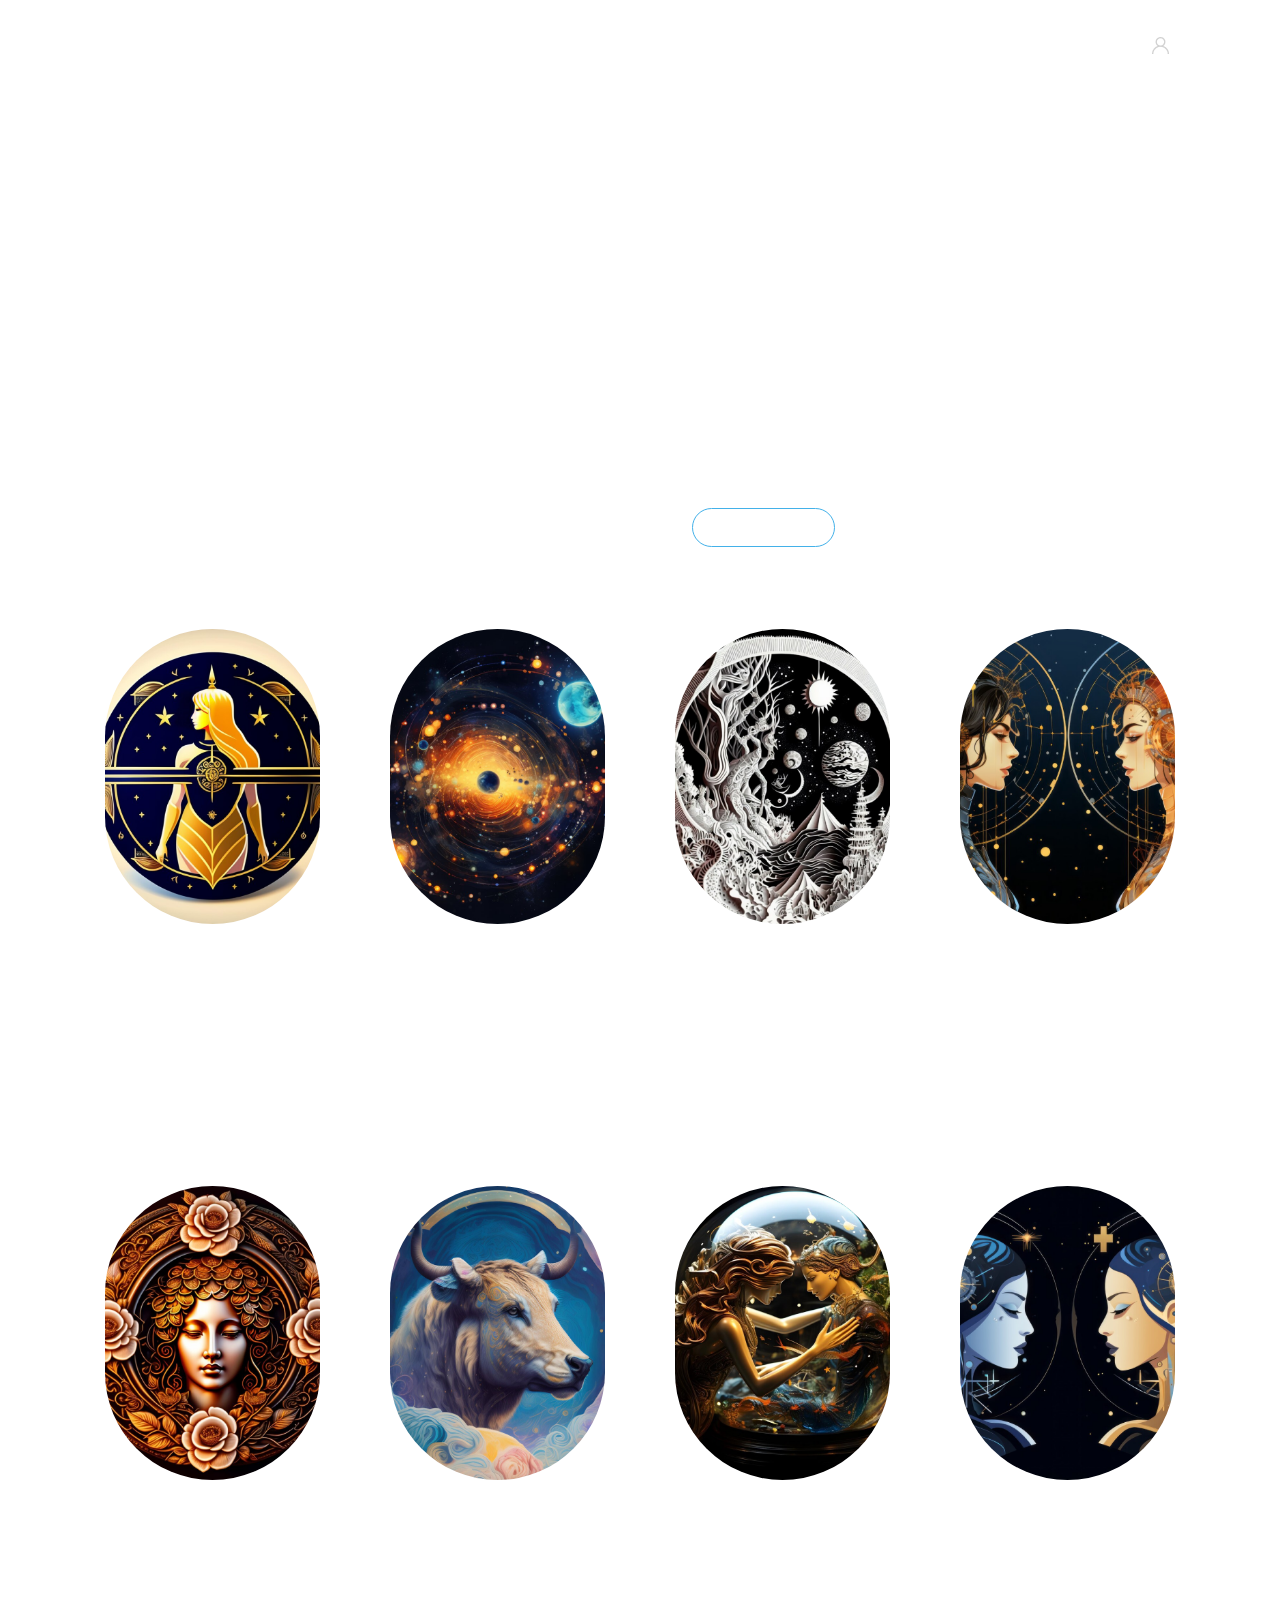
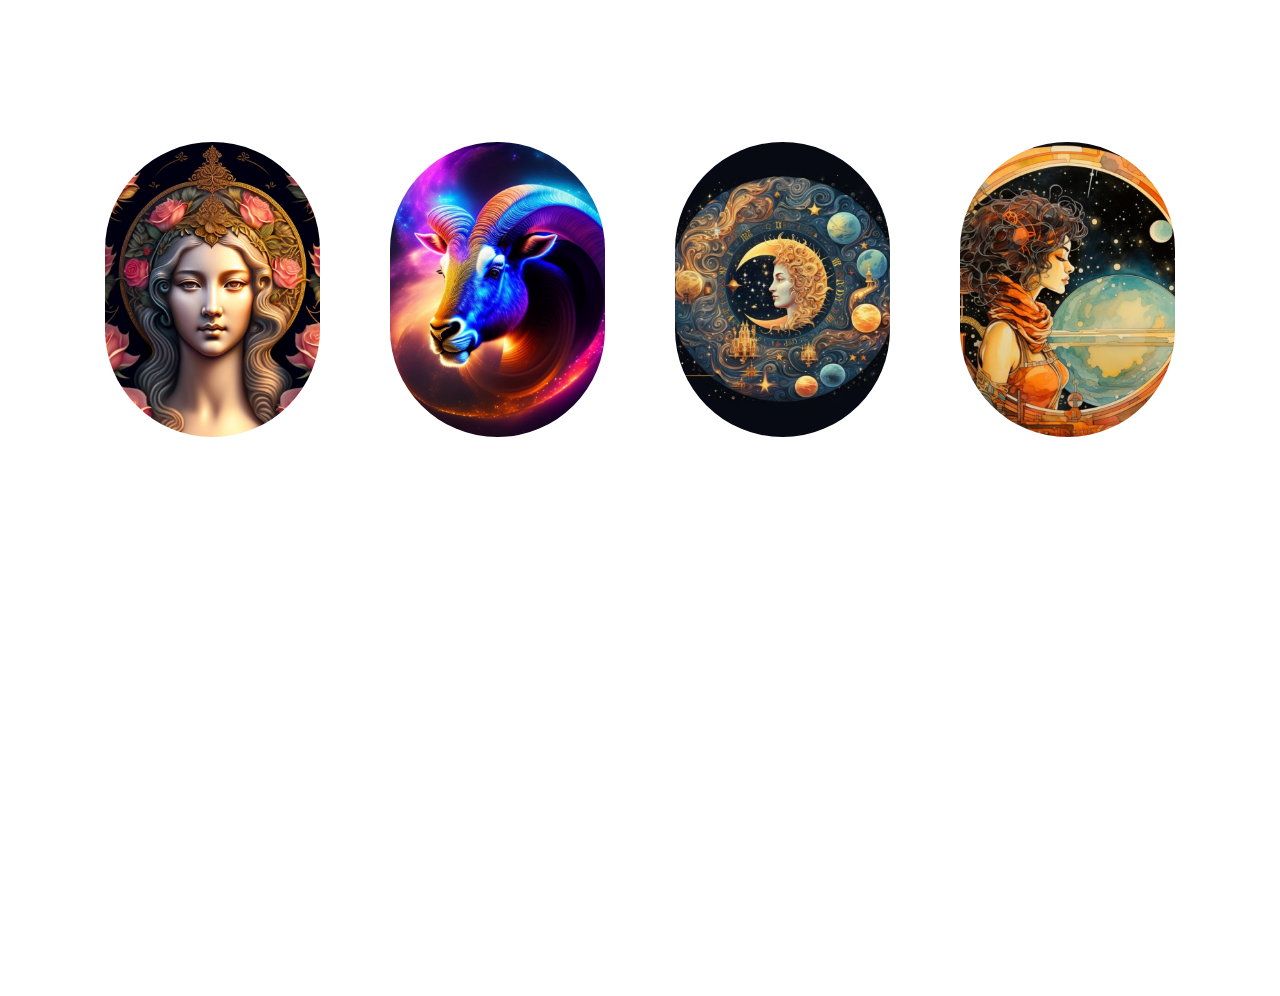
==== artwork.html @ 67511d55 "from my side commit" ====
<!DOCTYPE html>
<html lang="en">
<head>
    <meta charset="UTF-8">
    <meta name="viewport" content="width=device-width, initial-scale=1.0">
    <title>Julie Project</title>
    <link rel="stylesheet" href="./style.css">

    <!-- Bootstrap Links -->
    <link rel="stylesheet" href="https://cdn.jsdelivr.net/npm/bootstrap@4.6.2/dist/css/bootstrap.min.css">
    <script src="https://cdn.jsdelivr.net/npm/jquery@3.5.1/dist/jquery.slim.min.js"></script>
    <script src="https://cdn.jsdelivr.net/npm/bootstrap@4.6.2/dist/js/bootstrap.bundle.min.js"></script>

</head>
<body>

    <header class="main_header main_bg">
        <nav class="navbar navbar-expand-lg navbar-light ">
            <a class="navbar-brand logo-name" href="#">LOGO HERE</a>
            <button class="navbar-toggler" type="button" data-toggle="collapse" data-target="#navbarSupportedContent" aria-controls="navbarSupportedContent" aria-expanded="false" aria-label="Toggle navigation">
              <span class="navbar-toggler-icon"></span>
            </button>
            
          
            <div class="collapse navbar-collapse " id="navbarSupportedContent">
              <ul class="navbar-nav  mx-auto">
                <li class="nav-item ">
                  <a class="nav-link main_menu_head" href="javascript:;">Home</a>
                </li>

                <li class="nav-item">
                  <a class="nav-link main_menu_head" href="javascript:;">Our Store</a>
                </li>

                <li class="nav-item">
                  <a class="nav-link main_menu_head" href="javascript:;">Today Zodiac</a>
                </li>

                <li class="nav-item">
                    <a class="nav-link main_menu_head" href="javascript:;">Blogs</a>
                  </li>

                  <li class="nav-item">
                    <a class="nav-link main_menu_head" href="javascript:;">Let’s Meet</a>
                  </li>
                  
                  <li class="nav-item">
                    <a class="nav-link main_menu_head" href="javascript:;">Who We Are</a>
                  </li>

              </ul>
              <form class="form-inline my-2 my-lg-0">
                <!-- <input class="form-control mr-sm-2" type="search" placeholder="Search" aria-label="Search"> -->
                <button class="login_btn btn my-2 my-sm-0" type="submit">
                  <img src="./images/User.png" alt="">
                  <span>Login</span>
                </button>
              </form>
            </div>
          </nav>
    </header>

    <section class="banner_top_section">
        <div class="container">
            <div class="row">
                <div class="col-md-12">
                    <h1 class="store">Our Store</h1>
                    <p class="store_para">Lorem Ipsum is simply dummy text of the printing and typesetting industry. Lorem Ipsum has been the industry's standard dummy text ever since the 1500s,</p>
                </div> 
            </div>
        </div>
    </section>
    
   <div class="main_body_bg">

      <section>
        <div class="container">
          <div class="row">
            <div class="col-md-12">
              <div class="jewelry_heading_with_para">
                <h3 class="jewelry">Artwork</h3>
                <p class="jewelry_para"> Lorem Ipsum is simply dummy text of the printing and <br> Lorem Ipsum is simply dummy text of the printing and</p>
                <button class="art_work">Artwork</button>
                <h6 class="price"> Price </h6>
              </div>
            </div>
          </div>

          <!-- jewelry boxes start-->
          <div class="row">
            <div class="col-lg-3 col-sm-12 col-md-6">
              <div class="jewelry_main_boxes">
                <div><img class="jewelry_image img-fluid " src="images/artworkImg01.png"></div>
                <h5 class="product_name">Product Name</h5>
                <p class="product_description">Lorem Ipsum is simply dummy text of the printing and typesetting industry.</p>
                <button class="details">Details</button>
              </div>
            </div>
            <div class="col-lg-3 col-sm-12 col-md-6">
              <div class="jewelry_main_boxes">
                <div><img class="jewelry_image img-fluid " src="images/artworkImg02.png"></div>
                <h5 class="product_name">Product Name</h5>
                <p class="product_description">Lorem Ipsum is simply dummy text of the printing and typesetting industry.</p>
                <button class="details">Details</button>
              </div>
            </div>
            <div class="col-lg-3 col-sm-12 col-md-6">
              <div class="jewelry_main_boxes">
                <div><img class="jewelry_image img-fluid " src="images/artworkImg03.png"></div>
                <h5 class="product_name">Product Name</h5>
                <p class="product_description">Lorem Ipsum is simply dummy text of the printing and typesetting industry.</p>
                <button class="details">Details</button>
              </div>
            </div>
            <div class="col-lg-3 col-sm-12 col-md-6">
              <div class="jewelry_main_boxes">
                <div><img class="jewelry_image img-fluid " src="images/artworkImg04.png"></div>
                <h5 class="product_name">Product Name</h5>
                <p class="product_description">Lorem Ipsum is simply dummy text of the printing and typesetting industry.</p>
                <button class="details">Details</button>
              </div>
            </div>

            <div class="col-lg-3 col-sm-12 col-md-6">
              <div class="jewelry_main_boxes">
                <div><img class="jewelry_image img-fluid " src="images/artworkImg05.png"></div>
                <h5 class="product_name">Product Name</h5>
                <p class="product_description">Lorem Ipsum is simply dummy text of the printing and typesetting industry.</p>
                <button class="details">Details</button>
              </div>
            </div>
            <div class="col-lg-3 col-sm-12 col-md-6">
              <div class="jewelry_main_boxes">
                <div><img class="jewelry_image img-fluid " src="images/artworkImg06.png"></div>
                <h5 class="product_name">Product Name</h5>
                <p class="product_description">Lorem Ipsum is simply dummy text of the printing and typesetting industry.</p>
                <button class="details">Details</button>
              </div>
            </div>
            <div class="col-lg-3 col-sm-12 col-md-6">
              <div class="jewelry_main_boxes">
                <div><img class="jewelry_image img-fluid " src="images/artworkImg07.png"></div>
                <h5 class="product_name">Product Name</h5>
                <p class="product_description">Lorem Ipsum is simply dummy text of the printing and typesetting industry.</p>
                <button class="details">Details</button>
              </div>
            </div>
            <div class="col-lg-3 col-sm-12 col-md-6">
              <div class="jewelry_main_boxes">
                <div><img class="jewelry_image img-fluid " src="images/artworkImg08.png"></div>
                <h5 class="product_name">Product Name</h5>
                <p class="product_description">Lorem Ipsum is simply dummy text of the printing and typesetting industry.</p>
                <button class="details">Details</button>
              </div>
            </div>

            <div class="col-lg-3 col-sm-12 col-md-6">
              <div class="jewelry_main_boxes">
                <div><img class="jewelry_image img-fluid " src="images/artworkImg09.png"></div>
                <h5 class="product_name">Product Name</h5>
                <p class="product_description">Lorem Ipsum is simply dummy text of the printing and typesetting industry.</p>
                <button class="details">Details</button>
              </div>
            </div>
            <div class="col-lg-3 col-sm-12 col-md-6">
              <div class="jewelry_main_boxes">
                <div><img class="jewelry_image img-fluid " src="images/artworkImg10.png"></div>
                <h5 class="product_name">Product Name</h5>
                <p class="product_description">Lorem Ipsum is simply dummy text of the printing and typesetting industry.</p>
                <button class="details">Details</button>
              </div>
            </div>
            <div class="col-lg-3 col-sm-12 col-md-6">
              <div class="jewelry_main_boxes">
                <div><img class="jewelry_image img-fluid " src="images/artworkImg11.png"></div>
                <h5 class="product_name">Product Name</h5>
                <p class="product_description">Lorem Ipsum is simply dummy text of the printing and typesetting industry.</p>
                <button class="details">Details</button>
              </div>
            </div>
            <div class="col-lg-3 col-sm-12 col-md-6">
              <div class="jewelry_main_boxes">
                <div><img class="jewelry_image img-fluid " src="images/artworkImg12.png"></div>
                <h5 class="product_name">Product Name</h5>
                <p class="product_description">Lorem Ipsum is simply dummy text of the printing and typesetting industry.</p>
                <button class="details">Details</button>
              </div>
            </div>
          </div>
          <!-- jewelry boxes end-->
        </div>
      </section>

      <section class="footer_section">
          <div class="container">
            <div class="row">
              <div class="col-md-10 mx-auto">
                <div class="footer_content">
                  <h5 class="product_name text-center">Julie</h5>
                  <p class="footer_para">
                    Lorem Ipsum is simply dummy text of the printing and typesetting industry Lorem Ipsum has been the industry's standard dummy text ever since the 
                  </p>
                  <p class="footer_para">
                    5511 Arlington Road, Jacksonville, Fl 32211
                  </p>

                  <div>
                    <span class=""></span>
                  </div>
                </div>
              </div>
            </div>
          </div>
      </section>
      
   </div>


</body>
</html>
---- style.css ----
p, a{
    font-family: 'poppinsLight';
}

.main_header{
    position: absolute;
    width: 100%;
    padding: 10px 30px;
}

@font-face {
    font-family: 'Astrology';
    src: url('./fonts/Astrology.otf');
  }


  @font-face {
    font-family: 'AstrologyBold';
    src: url('./fonts/Astrology.ttf');
  }

  @font-face {
    font-family: 'poppins';
    src: url('./fonts/Poppins-Medium.ttf');
  }

  @font-face {
    font-family: 'poppinsLight';
    src: url('./fonts/Poppins-Light.ttf');
  }

  .main_bg{
    /* background-image: url(../Julie/images/hero-bk.png); */
    background-position: center;
    background-size: cover;
    background-repeat: no-repeat;
    background: transparent;
    z-index: 1;
  }
  a.logo-name{
    font-family: 'Space' ,'Astronomy';
    font-size: 30px;
    font-weight: 400;
    line-height: 43.7px;
    text-align: left;
    color: #fff !important;
  }
  a.nav-link.main_menu_head {
    color: #fff !important;
    font-family: 'Poppins';
    font-size: 15px;
    font-weight: 400;
    line-height: 34px;
    text-align: left;
  }


  /* h1{
    font-family: 'poppins';
  } */

  .banner_top_section{
    background-image: url(../Julie/images/hero-bk.png);
    background-position: center;
    background-size: cover;
    background-repeat: no-repeat;
    padding: 100px 0px;
  }
  .banner_top_section h1.store{
    font-family: 'Astrology';
    font-size: 81.11px;
    font-weight: 400;
    line-height: 89.22px;
    letter-spacing: 0.02em;
    text-align: center;
    color: #fff
  }
  .banner_top_section p.store_para{
    font-family: 'Poppins';
    font-size: 16px;
    font-weight: 400;
    line-height: 36px;
    text-align: center;
    color: #fff;
  }
  .main_body_bg{
    background-image: url(../Julie/images/main-bk.png);
    background-position: center;
    background-size: cover;
    background-repeat: no-repeat;
    padding: 100px 0px ;
  }
  .jewelry_heading_with_para{
    display: flex;
    flex-wrap: wrap;
    gap: 20px;
    align-items: center;
  }
  h3.jewelry{
    font-family: 'Astrology';
    font-size: 70px;
    font-weight: 400;
    letter-spacing: 0.02em;
    text-align: left;
    color: #fff;
    margin: 0px;
  }
  p.jewelry_para{
    font-family: 'Poppins';
    font-size: 13px;
    font-weight: 300;
    text-align: center;
    color: #fff;
    margin: 0px;
    Line-height: 20px;
  }
  .art_work{
    border-radius: 20px;
    background: transparent;
    color: #fff;
    padding: 8px 47px;
    margin: 0px;
    border: 1px solid #43B1E9;
    font-size: 14px;
  }
  h6.price{
    font-family: 'Poppins';
    font-size: 20px;
    font-weight: 400;
    text-align: left;
    color:#fff;
  }

   /* jewelry boxes start  */

  .jewelry_main_boxes{
    text-align: center;
    margin-top: 40px;
  }
  .jewelry_image{
    border-radius: 140px;
    padding: 20px;
  }
  
  h5.product_name{
    font-family: 'Astrology';
    font-size: 35px;
    font-weight: 400;
    line-height: 38.5px;
    text-align: center;
    color: #fff;
    padding-top: 20px;
  }
p.product_description{
  font-family: 'Poppins';
  font-size: 13px;
  line-height: 30px;
  text-align: center;
  color: #fff;
}
.details{
  border-radius: 20px;
  background: transparent;
  color: #fff;
  padding: 8px 47px;
  margin: 0px;
  border: 1px solid #fff;
  font-size: 14px;
  text-align: center;
}
  /* jewelry boxes end  */


  /* blog post css start */
  .post_image{
   
  }
  .post_heading_with_description{
    text-align: center;
    background: #343a407a;
    border-radius: 16px;
    box-shadow: 0 4px 30px rgb(0 0 0 / 9%);
    backdrop-filter: blur(5px);
    -webkit-backdrop-filter: blur(5px);
    border: 1px solid #00327a;
    padding: 23px;
    margin: -96px 13px 0px 13px;
  }
  h5.post_name{
    font-family: 'Astrology';
    font-size: 26px;
    font-weight: 400;
    line-height: 38.5px;
    text-align: center;
    color: #fff;
  }
  p.post_description{
    font-family: 'Poppins';
    font-size: 12px;
    font-weight: 400;
    line-height: 29px;
    text-align: justify;
    text-justify: inter-word;
    color: #fff;
  }
  .post_btn{
    font-family: 'Poppins';
    font-size: 14px;
    font-weight: 500;
    line-height: 23px;
    text-align: center;
    background-color: transparent;
    text-decoration: underline;
    color: #fff;
    border: none;
  }


    /* blog post css end */

    /* Who we are css start */
    h2.julie_heading{
      font-family: 'Astrology';
      font-size: 60px;
      font-weight: 400;
      line-height: 84.74px;
      text-align: left;
      color: #fff;
      padding-left: 34px;

    }
    h2.julie_heading_behind {
      position: absolute;
      top: 0px;
      transform: scale(2);
      -webkit-text-stroke: 1px #fa239ae0;
      transform-origin: left;
      color: transparent;
      opacity: 0.5;
      font-family: 'Astrology';
      font-size: 80px;
      font-weight: 400;
      letter-spacing: -0.06em;
      text-align: left;
  }
  p.julie_para{
    font-family: 'Poppins';
    font-size: 11px;
    font-weight: 400;
    line-height: 26px;
    letter-spacing: 0.02em;
    text-align: left;
    color: #fff;
  }
  .julie_image{
    border-radius: 160px;
  }
  .image_border{
    border: 1px solid #E223FA;
  }
  .julie_iamges_container{
   align-items: center;
  }
  .second_about_section{
    margin: 70px 0px;
  }

  h2.what_heading{
    font-family: 'Astrology';
    font-size: 60px;
    font-weight: 400;
    line-height: 84.74px;
    text-align: center;
    color: #fff;
    padding-left: 34px;

  }
  h2.what_heading_behind {
    position: absolute;
    top: 0px;
    transform: scale(2);
    -webkit-text-stroke: 1px #fa239ae0;
    left: 393px;
    color: transparent;
    opacity: 0.5;
    font-family: 'Astrology';
    font-size: 80px;
    font-weight: 400;
    letter-spacing: -0.06em;
    text-align: center;
}

     /* Who we are css end */

  @media (max-width:768px) {
    .banner_top_section h1.store {
      font-size: 46px;
    }
    .banner_top_section p.store_para {
      font-size: 10px;
      line-height: 18px;
  }
  .banner_top_section {
    padding: 60px 0px;
}
p.jewelry_para {
  display: -webkit-box;
  overflow: hidden;
  -webkit-line-clamp: 1;
  -webkit-box-orient: vertical;
  padding: 0;
  font-size: 9px;
}
h3.jewelry {
  font-size: 22px;;
}
h6.price {
  font-size: 16px;
}
.art_work {
  padding: 6px 39px;
}
}



/* #343a4024 */

/* //////////////////// */


.login_btn{
  border: 1px solid #fff !important;
  border-radius: 20px !important;
  padding: 6px 20px !important;
  color: #fff !important;
}


.footer_section{
  margin-top: 65px;
  border-top: 2px solid #fff;
  padding-top: 20px;
}

.footer_para{
  color: #fff;
  text-align: center;
}
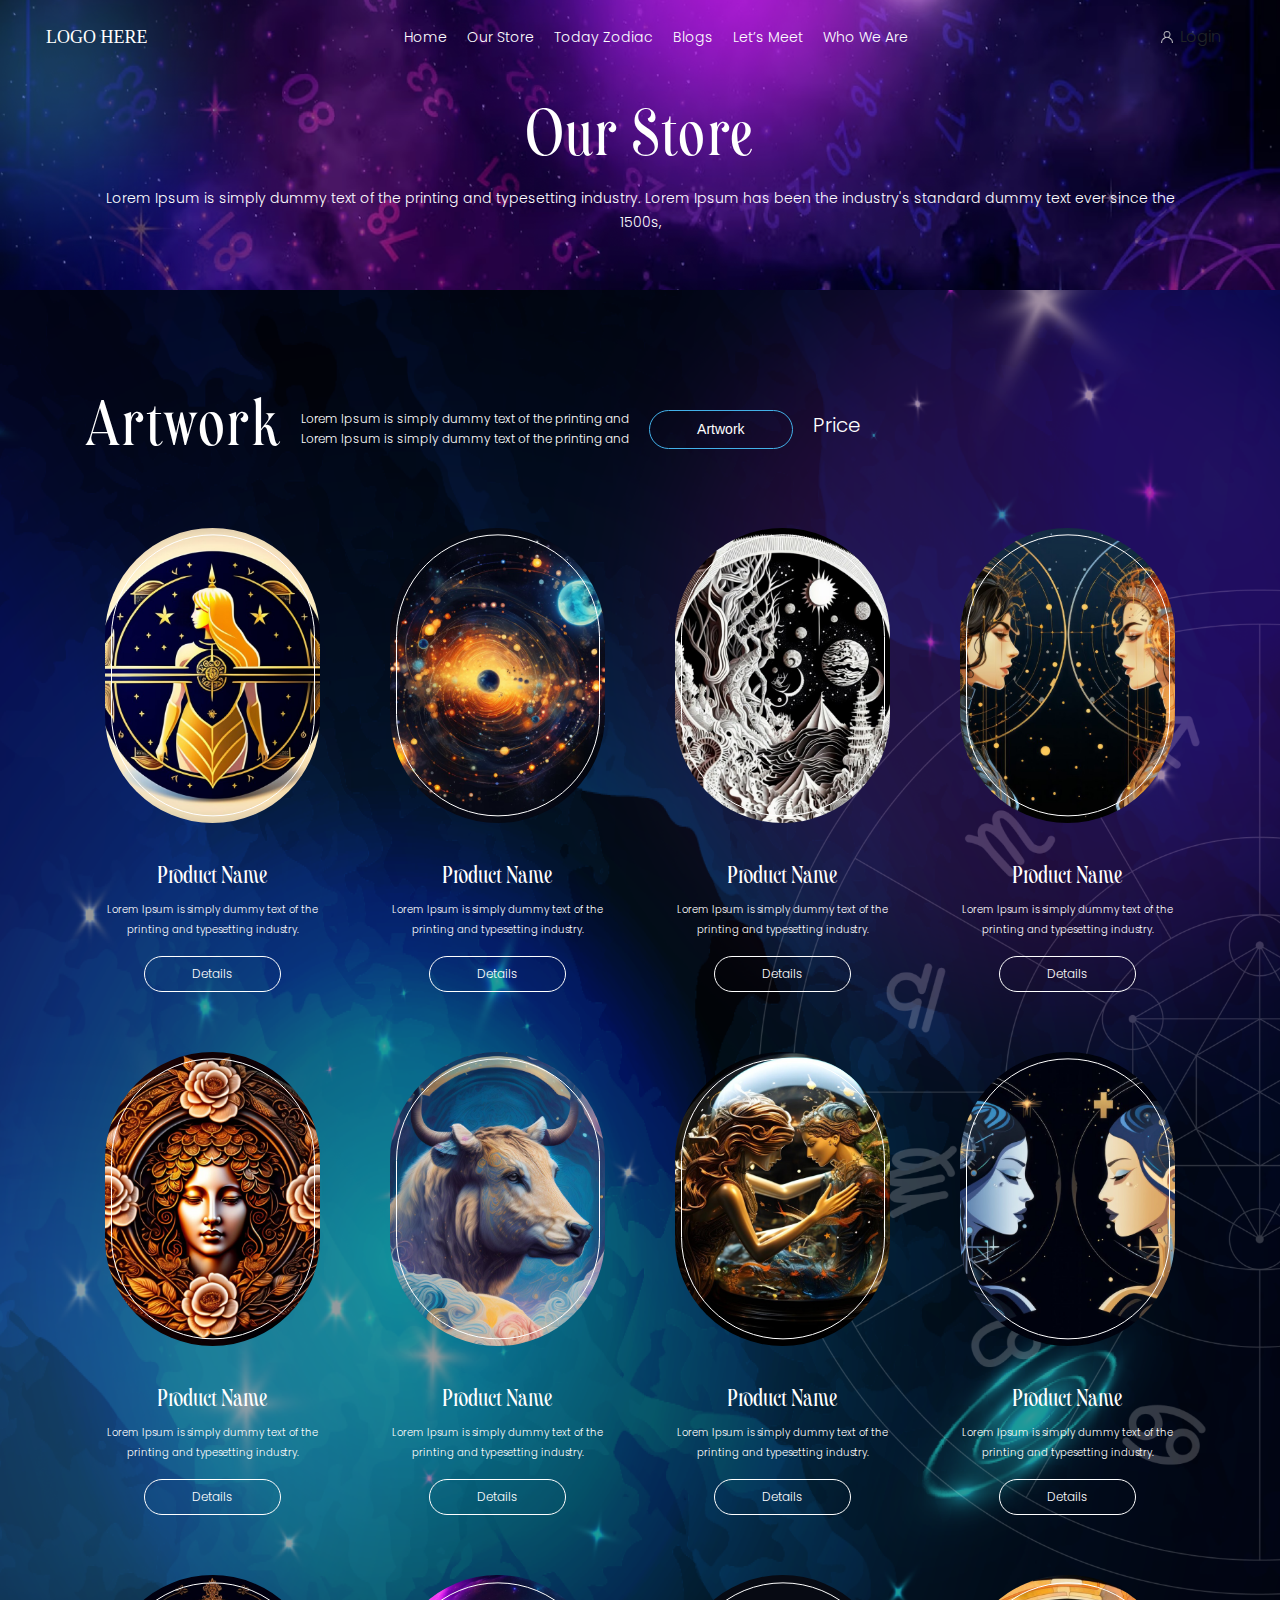
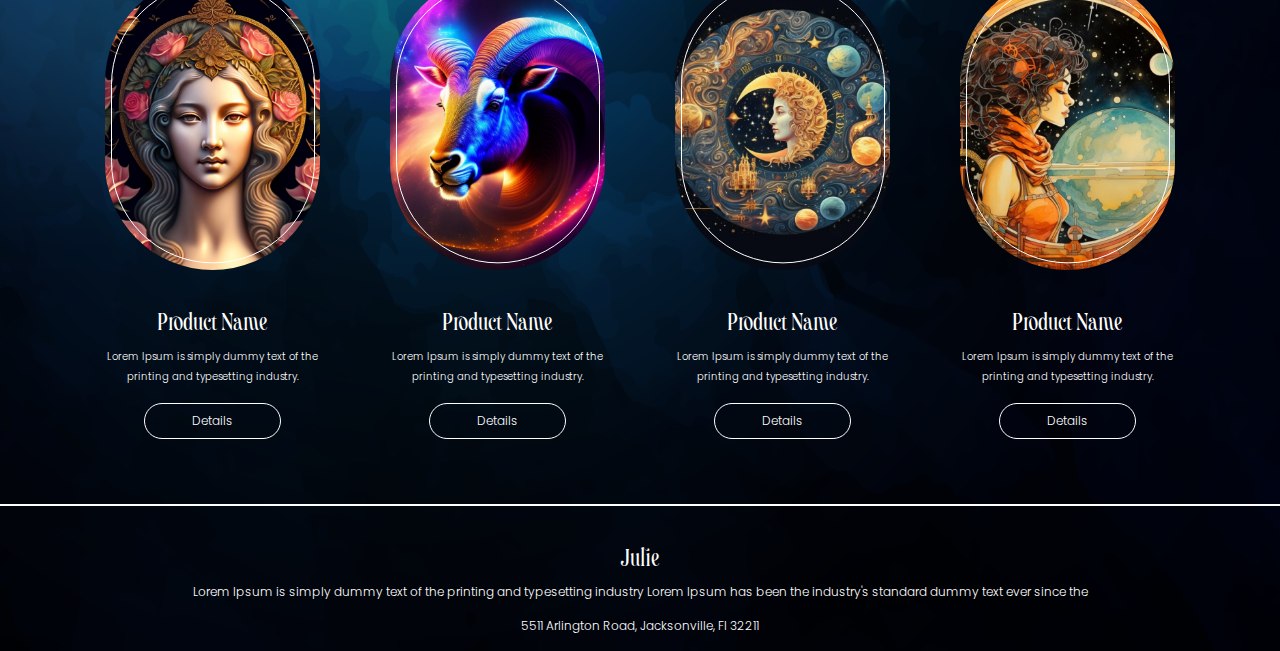
==== commit c672fb63: "julie 2.0" ====
--- a/artwork.html
+++ b/artwork.html
@@ -73,7 +73,7 @@
     
    <div class="main_body_bg">
 
-      <section>
+      <section class="artwork_section">
         <div class="container">
           <div class="row">
             <div class="col-md-12">
@@ -90,100 +90,100 @@
           <div class="row">
             <div class="col-lg-3 col-sm-12 col-md-6">
               <div class="jewelry_main_boxes">
-                <div><img class="jewelry_image img-fluid " src="images/artworkImg01.png"></div>
-                <h5 class="product_name">Product Name</h5>
-                <p class="product_description">Lorem Ipsum is simply dummy text of the printing and typesetting industry.</p>
-                <button class="details">Details</button>
-              </div>
-            </div>
-            <div class="col-lg-3 col-sm-12 col-md-6">
-              <div class="jewelry_main_boxes">
-                <div><img class="jewelry_image img-fluid " src="images/artworkImg02.png"></div>
-                <h5 class="product_name">Product Name</h5>
-                <p class="product_description">Lorem Ipsum is simply dummy text of the printing and typesetting industry.</p>
-                <button class="details">Details</button>
-              </div>
-            </div>
-            <div class="col-lg-3 col-sm-12 col-md-6">
-              <div class="jewelry_main_boxes">
-                <div><img class="jewelry_image img-fluid " src="images/artworkImg03.png"></div>
-                <h5 class="product_name">Product Name</h5>
-                <p class="product_description">Lorem Ipsum is simply dummy text of the printing and typesetting industry.</p>
-                <button class="details">Details</button>
-              </div>
-            </div>
-            <div class="col-lg-3 col-sm-12 col-md-6">
-              <div class="jewelry_main_boxes">
-                <div><img class="jewelry_image img-fluid " src="images/artworkImg04.png"></div>
-                <h5 class="product_name">Product Name</h5>
-                <p class="product_description">Lorem Ipsum is simply dummy text of the printing and typesetting industry.</p>
-                <button class="details">Details</button>
-              </div>
-            </div>
-
-            <div class="col-lg-3 col-sm-12 col-md-6">
-              <div class="jewelry_main_boxes">
-                <div><img class="jewelry_image img-fluid " src="images/artworkImg05.png"></div>
-                <h5 class="product_name">Product Name</h5>
-                <p class="product_description">Lorem Ipsum is simply dummy text of the printing and typesetting industry.</p>
-                <button class="details">Details</button>
-              </div>
-            </div>
-            <div class="col-lg-3 col-sm-12 col-md-6">
-              <div class="jewelry_main_boxes">
-                <div><img class="jewelry_image img-fluid " src="images/artworkImg06.png"></div>
-                <h5 class="product_name">Product Name</h5>
-                <p class="product_description">Lorem Ipsum is simply dummy text of the printing and typesetting industry.</p>
-                <button class="details">Details</button>
-              </div>
-            </div>
-            <div class="col-lg-3 col-sm-12 col-md-6">
-              <div class="jewelry_main_boxes">
-                <div><img class="jewelry_image img-fluid " src="images/artworkImg07.png"></div>
-                <h5 class="product_name">Product Name</h5>
-                <p class="product_description">Lorem Ipsum is simply dummy text of the printing and typesetting industry.</p>
-                <button class="details">Details</button>
-              </div>
-            </div>
-            <div class="col-lg-3 col-sm-12 col-md-6">
-              <div class="jewelry_main_boxes">
-                <div><img class="jewelry_image img-fluid " src="images/artworkImg08.png"></div>
-                <h5 class="product_name">Product Name</h5>
-                <p class="product_description">Lorem Ipsum is simply dummy text of the printing and typesetting industry.</p>
-                <button class="details">Details</button>
-              </div>
-            </div>
-
-            <div class="col-lg-3 col-sm-12 col-md-6">
-              <div class="jewelry_main_boxes">
-                <div><img class="jewelry_image img-fluid " src="images/artworkImg09.png"></div>
-                <h5 class="product_name">Product Name</h5>
-                <p class="product_description">Lorem Ipsum is simply dummy text of the printing and typesetting industry.</p>
-                <button class="details">Details</button>
-              </div>
-            </div>
-            <div class="col-lg-3 col-sm-12 col-md-6">
-              <div class="jewelry_main_boxes">
-                <div><img class="jewelry_image img-fluid " src="images/artworkImg10.png"></div>
-                <h5 class="product_name">Product Name</h5>
-                <p class="product_description">Lorem Ipsum is simply dummy text of the printing and typesetting industry.</p>
-                <button class="details">Details</button>
-              </div>
-            </div>
-            <div class="col-lg-3 col-sm-12 col-md-6">
-              <div class="jewelry_main_boxes">
-                <div><img class="jewelry_image img-fluid " src="images/artworkImg11.png"></div>
-                <h5 class="product_name">Product Name</h5>
-                <p class="product_description">Lorem Ipsum is simply dummy text of the printing and typesetting industry.</p>
-                <button class="details">Details</button>
-              </div>
-            </div>
-            <div class="col-lg-3 col-sm-12 col-md-6">
-              <div class="jewelry_main_boxes">
-                <div><img class="jewelry_image img-fluid " src="images/artworkImg12.png"></div>
-                <h5 class="product_name">Product Name</h5>
-                <p class="product_description">Lorem Ipsum is simply dummy text of the printing and typesetting industry.</p>
-                <button class="details">Details</button>
+                <div class="jewelry_box_img"><img class="jewelry_image img-fluid " src="images/artworkImg01.png"></div>
+                <h5 class="product_name">Product Name</h5>
+                <p class="product_description">Lorem Ipsum is simply dummy text of the printing and typesetting industry.</p>
+                <a class="details" href="javascript:;">Details</a>
+              </div>
+            </div>
+            <div class="col-lg-3 col-sm-12 col-md-6">
+              <div class="jewelry_main_boxes">
+                <div class="jewelry_box_img"><img class="jewelry_image img-fluid " src="images/artworkImg02.png"></div>
+                <h5 class="product_name">Product Name</h5>
+                <p class="product_description">Lorem Ipsum is simply dummy text of the printing and typesetting industry.</p>
+                <a class="details" href="javascript:;">Details</a>
+              </div>
+            </div>
+            <div class="col-lg-3 col-sm-12 col-md-6">
+              <div class="jewelry_main_boxes">
+                <div class="jewelry_box_img"><img class="jewelry_image img-fluid " src="images/artworkImg03.png"></div>
+                <h5 class="product_name">Product Name</h5>
+                <p class="product_description">Lorem Ipsum is simply dummy text of the printing and typesetting industry.</p>
+                <a class="details" href="javascript:;">Details</a>
+              </div>
+            </div>
+            <div class="col-lg-3 col-sm-12 col-md-6">
+              <div class="jewelry_main_boxes">
+                <div class="jewelry_box_img"><img class="jewelry_image img-fluid " src="images/artworkImg04.png"></div>
+                <h5 class="product_name">Product Name</h5>
+                <p class="product_description">Lorem Ipsum is simply dummy text of the printing and typesetting industry.</p>
+                <a class="details" href="javascript:;">Details</a>
+              </div>
+            </div>
+
+            <div class="col-lg-3 col-sm-12 col-md-6">
+              <div class="jewelry_main_boxes">
+                <div class="jewelry_box_img"><img class="jewelry_image img-fluid " src="images/artworkImg05.png"></div>
+                <h5 class="product_name">Product Name</h5>
+                <p class="product_description">Lorem Ipsum is simply dummy text of the printing and typesetting industry.</p>
+                <a class="details" href="javascript:;">Details</a>
+              </div>
+            </div>
+            <div class="col-lg-3 col-sm-12 col-md-6">
+              <div class="jewelry_main_boxes">
+                <div class="jewelry_box_img"><img class="jewelry_image img-fluid " src="images/artworkImg06.png"></div>
+                <h5 class="product_name">Product Name</h5>
+                <p class="product_description">Lorem Ipsum is simply dummy text of the printing and typesetting industry.</p>
+                <a class="details" href="javascript:;">Details</a>
+              </div>
+            </div>
+            <div class="col-lg-3 col-sm-12 col-md-6">
+              <div class="jewelry_main_boxes">
+                <div class="jewelry_box_img"><img class="jewelry_image img-fluid " src="images/artworkImg07.png"></div>
+                <h5 class="product_name">Product Name</h5>
+                <p class="product_description">Lorem Ipsum is simply dummy text of the printing and typesetting industry.</p>
+                <a class="details" href="javascript:;">Details</a>
+              </div>
+            </div>
+            <div class="col-lg-3 col-sm-12 col-md-6">
+              <div class="jewelry_main_boxes">
+                <div class="jewelry_box_img"><img class="jewelry_image img-fluid " src="images/artworkImg08.png"></div>
+                <h5 class="product_name">Product Name</h5>
+                <p class="product_description">Lorem Ipsum is simply dummy text of the printing and typesetting industry.</p>
+                <a class="details" href="javascript:;">Details</a>
+              </div>
+            </div>
+
+            <div class="col-lg-3 col-sm-12 col-md-6">
+              <div class="jewelry_main_boxes">
+                <div class="jewelry_box_img"><img class="jewelry_image img-fluid " src="images/artworkImg09.png"></div>
+                <h5 class="product_name">Product Name</h5>
+                <p class="product_description">Lorem Ipsum is simply dummy text of the printing and typesetting industry.</p>
+                <a class="details" href="javascript:;">Details</a>
+              </div>
+            </div>
+            <div class="col-lg-3 col-sm-12 col-md-6">
+              <div class="jewelry_main_boxes">
+                <div class="jewelry_box_img"><img class="jewelry_image img-fluid " src="images/artworkImg10.png"></div>
+                <h5 class="product_name">Product Name</h5>
+                <p class="product_description">Lorem Ipsum is simply dummy text of the printing and typesetting industry.</p>
+                <a class="details" href="javascript:;">Details</a>
+              </div>
+            </div>
+            <div class="col-lg-3 col-sm-12 col-md-6">
+              <div class="jewelry_main_boxes">
+                <div class="jewelry_box_img"><img class="jewelry_image img-fluid " src="images/artworkImg11.png"></div>
+                <h5 class="product_name">Product Name</h5>
+                <p class="product_description">Lorem Ipsum is simply dummy text of the printing and typesetting industry.</p>
+                <a class="details" href="javascript:;">Details</a>
+              </div>
+            </div>
+            <div class="col-lg-3 col-sm-12 col-md-6">
+              <div class="jewelry_main_boxes">
+                <div class="jewelry_box_img"><img class="jewelry_image img-fluid " src="images/artworkImg12.png"></div>
+                <h5 class="product_name">Product Name</h5>
+                <p class="product_description">Lorem Ipsum is simply dummy text of the printing and typesetting industry.</p>
+                <a class="details" href="javascript:;">Details</a>
               </div>
             </div>
           </div>
--- a/style.css
+++ b/style.css
@@ -1,120 +1,159 @@
 
-p, a{
+  @font-face {
+    font-family: 'Astrology';
+    src: url('./fonts/Astrology.otf');
+  }
+
+
+  @font-face {
+    font-family: 'AstrologyBold';
+    src: url('./fonts/Astrology.ttf');
+  }
+
+  @font-face {
+    font-family: 'poppins';
+    src: url('./fonts/Poppins-Medium.ttf');
+  }
+
+  @font-face {
     font-family: 'poppinsLight';
-}
-
-.main_header{
+    src: url('./fonts/Poppins-Light.ttf');
+  }
+
+
+  :root{
+    --headingfont: 'Astrology';
+    --linksfont: 'poppinsLight';
+    --contentfont: 'poppinsLight';
+    --headingfontsize: 24px;
+    --primaryfontsize: 20px;
+    --secondaryfontsize: 12px;
+
+  }
+
+  .main_body_bg{
+    background-image: url("./images/main-bk.png");
+    background-position: center;
+    background-size: cover;
+    background-repeat: no-repeat;
+    padding: 100px 0px 0px;
+  }
+
+
+  /* HEADER SECTION CSS START (main_header) */
+
+  .main_header{
     position: absolute;
     width: 100%;
     padding: 10px 30px;
-}
-
-@font-face {
-    font-family: 'Astrology';
-    src: url('./fonts/Astrology.otf');
-  }
-
-
-  @font-face {
-    font-family: 'AstrologyBold';
-    src: url('./fonts/Astrology.ttf');
-  }
-
-  @font-face {
-    font-family: 'poppins';
-    src: url('./fonts/Poppins-Medium.ttf');
-  }
-
-  @font-face {
-    font-family: 'poppinsLight';
-    src: url('./fonts/Poppins-Light.ttf');
-  }
-
-  .main_bg{
-    /* background-image: url(../Julie/images/hero-bk.png); */
-    background-position: center;
-    background-size: cover;
-    background-repeat: no-repeat;
-    background: transparent;
-    z-index: 1;
-  }
-  a.logo-name{
+    z-index: 2;
+    background-color: transparent;
+  }
+
+  .logo-name{
     font-family: 'Space' ,'Astronomy';
-    font-size: 30px;
-    font-weight: 400;
-    line-height: 43.7px;
-    text-align: left;
+    font-size: 18px !important;
     color: #fff !important;
   }
+
   a.nav-link.main_menu_head {
     color: #fff !important;
-    font-family: 'Poppins';
-    font-size: 15px;
-    font-weight: 400;
-    line-height: 34px;
-    text-align: left;
-  }
-
-
-  /* h1{
-    font-family: 'poppins';
-  } */
-
-  .banner_top_section{
-    background-image: url(../Julie/images/hero-bk.png);
-    background-position: center;
-    background-size: cover;
-    background-repeat: no-repeat;
-    padding: 100px 0px;
-  }
-  .banner_top_section h1.store{
-    font-family: 'Astrology';
-    font-size: 81.11px;
-    font-weight: 400;
-    line-height: 89.22px;
-    letter-spacing: 0.02em;
-    text-align: center;
-    color: #fff
-  }
-  .banner_top_section p.store_para{
-    font-family: 'Poppins';
-    font-size: 16px;
-    font-weight: 400;
-    line-height: 36px;
-    text-align: center;
-    color: #fff;
-  }
-  .main_body_bg{
-    background-image: url(../Julie/images/main-bk.png);
-    background-position: center;
-    background-size: cover;
-    background-repeat: no-repeat;
-    padding: 100px 0px ;
-  }
+    font-family: var(--linksfont);
+    font-size: 14px;
+    padding: 0px 10px !important;
+  }
+
+  .login_btn{
+    border: 1px solid #fff;
+    border-radius: 20px;
+    padding: 6px 18px;
+    color: #fff;
+    font-size: var(--secondaryfontsize);
+    display: inline-block;
+    font-family: var(--linksfont);
+  }
+
+  .login_btn:hover{
+    color: #fff;
+    text-decoration: none;
+  }
+
+  .navbar-toggler{
+    border: none !important;
+  }
+
+  .navbar-toggler-icon{
+    filter: invert(1) brightness(200%);
+  }
+
+  .login_btn img{
+    height: 12px;
+    width: 12px;
+    margin-top: -2px;
+  }
+  
+  .login_btn span{
+    padding-left: 3px;
+    display: inline-block;
+  }
+
+  /* HEADER SECTION CSS END */
+
+  
+/* BANNER SECTION CSS START (banner_top_section) */
+
+.banner_top_section{
+  background-image: url("./images/hero-bk.png");
+  background-size: 100% 100%;
+  background-repeat: no-repeat;
+  padding: 100px 0px 40px;
+}
+
+.banner_top_section h1.store{
+  font-family: var(--headingfont);
+  font-size: 65px;
+  letter-spacing: 0.02em;
+  text-align: center;
+  color: #fff
+}
+
+.banner_top_section p.store_para{
+  font-family: var(--linksfont);
+  font-size: 14px;
+  line-height: 24px;
+  text-align: center;
+  color: #fff;
+}
+
+/* BANNER SECTION CSS END */
+  
+
+  /* JEWELRY SECTION CSS START (jewelry_section) */
+
   .jewelry_heading_with_para{
     display: flex;
     flex-wrap: wrap;
     gap: 20px;
     align-items: center;
   }
-  h3.jewelry{
-    font-family: 'Astrology';
-    font-size: 70px;
-    font-weight: 400;
+
+  .jewelry{
+    font-family: var(--headingfont);
+    font-size: 65px;
     letter-spacing: 0.02em;
-    text-align: left;
     color: #fff;
     margin: 0px;
   }
-  p.jewelry_para{
-    font-family: 'Poppins';
-    font-size: 13px;
-    font-weight: 300;
+
+  .jewelry_para{
+    font-family: var(--contentfont);
+    font-size: var(--secondaryfontsize);
     text-align: center;
     color: #fff;
     margin: 0px;
     Line-height: 20px;
   }
+
   .art_work{
     border-radius: 20px;
     background: transparent;
@@ -124,9 +163,10 @@
     border: 1px solid #43B1E9;
     font-size: 14px;
   }
-  h6.price{
-    font-family: 'Poppins';
-    font-size: 20px;
+  
+  .price{
+    font-family: var(--contentfont);
+    font-size: var(--primaryfontsize);
     font-weight: 400;
     text-align: left;
     color:#fff;
@@ -134,49 +174,85 @@
 
    /* jewelry boxes start  */
 
-  .jewelry_main_boxes{
+   .jewelry_main_boxes{
     text-align: center;
     margin-top: 40px;
   }
+
   .jewelry_image{
     border-radius: 140px;
     padding: 20px;
   }
   
-  h5.product_name{
-    font-family: 'Astrology';
-    font-size: 35px;
-    font-weight: 400;
-    line-height: 38.5px;
+  .product_name{
+    font-family: var(--headingfont);
+    font-size: var(--headingfontsize);
+    /* line-height: 38.5px; */
     text-align: center;
     color: #fff;
     padding-top: 20px;
   }
-p.product_description{
-  font-family: 'Poppins';
-  font-size: 13px;
-  line-height: 30px;
-  text-align: center;
-  color: #fff;
-}
-.details{
-  border-radius: 20px;
-  background: transparent;
-  color: #fff;
-  padding: 8px 47px;
-  margin: 0px;
-  border: 1px solid #fff;
-  font-size: 14px;
-  text-align: center;
-}
-  /* jewelry boxes end  */
-
-
-  /* blog post css start */
-  .post_image{
-   
-  }
+
+  .product_description{
+    font-family: var(--contentfont);
+    font-size: 10px;
+    line-height: 20px;
+    text-align: center;
+    color: #fff;
+  }
+
+  .details{
+    font-family: var(--contentfont);
+    border-radius: 20px;
+    background-color: transparent;
+    color: #fff;
+    padding: 8px 47px;
+    margin: 0px;
+    border: 1px solid #fff;
+    font-size: var(--secondaryfontsize);
+    text-align: center;
+    transition: background-color 0.2s ease-in-out, border 0.2s ease-in-out;
+    text-decoration: none;
+    display: inline-block;
+  }
+
+  .details:hover{
+    color: #fff;
+    text-decoration: none;
+    background-color: #043559;
+    border: 1px solid #043559;
+  }
+
+  .jewelry_box_img {
+  position: relative;
+  }
+
+  .jewelry_box_img::before {
+    content: '';
+    position: absolute;
+    height: 84%;
+    width: 80%;
+    border: 1px solid #fff;
+    top: 50%;
+    left: 50%;
+    transform: translate(-50%, -50%);
+    border-radius: 140px;
+  }
+
+    /* jewelry boxes end  */
+
+  /* JEWELRY SECTION CSS END */
+
+  
+  /* BLOGS SECTION CSS START */
+
+  .blog_boxes{
+    margin-bottom: 40px;
+  }
+  
   .post_heading_with_description{
+    position: relative;
+    z-index: 3;
     text-align: center;
     background: #343a407a;
     border-radius: 16px;
@@ -187,16 +263,16 @@
     padding: 23px;
     margin: -96px 13px 0px 13px;
   }
-  h5.post_name{
-    font-family: 'Astrology';
+  .post_name{
+    font-family: var(--headingfont);
     font-size: 26px;
     font-weight: 400;
     line-height: 38.5px;
     text-align: center;
     color: #fff;
   }
-  p.post_description{
-    font-family: 'Poppins';
+  .post_description{
+    font-family: var(--contentfont);
     font-size: 12px;
     font-weight: 400;
     line-height: 29px;
@@ -205,7 +281,7 @@
     color: #fff;
   }
   .post_btn{
-    font-family: 'Poppins';
+    font-family: var(--contentfont);
     font-size: 14px;
     font-weight: 500;
     line-height: 23px;
@@ -214,23 +290,54 @@
     text-decoration: underline;
     color: #fff;
     border: none;
-  }
-
-
-    /* blog post css end */
-
-    /* Who we are css start */
+    display: inline-block;
+  }
+
+  .post_btn:hover{
+    color: #fff;
+  }
+
+  .post_image {
+    border-top-left-radius: 50%;
+    border-top-right-radius: 50%;
+    position: relative;
+}
+
+.blogs_card_img{
+  position: relative;
+}
+
+.blogs_card_img::before {
+  content: '';
+  position: absolute;
+  height: 94%;
+  width: 96%;
+  border: 1px solid #613cd170;
+  top: 50%;
+  left: 50%;
+  transform: translate(-50%, -50%);
+  border-top-left-radius: 50%;
+  border-top-right-radius: 50%;
+  z-index: 2;
+} 
+
+
+    /* BLOGS SECTION CSS END */
+
+
+    /* WHO WE ARE CSS START */
+
     h2.julie_heading{
-      font-family: 'Astrology';
+      font-family: var(--headingfont);
       font-size: 60px;
       font-weight: 400;
       line-height: 84.74px;
       text-align: left;
       color: #fff;
       padding-left: 34px;
-
-    }
-    h2.julie_heading_behind {
+    }
+
+    .julie_heading_behind {
       position: absolute;
       top: 0px;
       transform: scale(2);
@@ -238,13 +345,14 @@
       transform-origin: left;
       color: transparent;
       opacity: 0.5;
-      font-family: 'Astrology';
+      font-family: var(--headingfont);
       font-size: 80px;
       font-weight: 400;
       letter-spacing: -0.06em;
       text-align: left;
-  }
-  p.julie_para{
+    }
+
+  .julie_para{
     font-family: 'Poppins';
     font-size: 11px;
     font-weight: 400;
@@ -291,52 +399,10 @@
     text-align: center;
 }
 
-     /* Who we are css end */
-
-  @media (max-width:768px) {
-    .banner_top_section h1.store {
-      font-size: 46px;
-    }
-    .banner_top_section p.store_para {
-      font-size: 10px;
-      line-height: 18px;
-  }
-  .banner_top_section {
-    padding: 60px 0px;
-}
-p.jewelry_para {
-  display: -webkit-box;
-  overflow: hidden;
-  -webkit-line-clamp: 1;
-  -webkit-box-orient: vertical;
-  padding: 0;
-  font-size: 9px;
-}
-h3.jewelry {
-  font-size: 22px;;
-}
-h6.price {
-  font-size: 16px;
-}
-.art_work {
-  padding: 6px 39px;
-}
-}
-
-
-
-/* #343a4024 */
-
-/* //////////////////// */
-
-
-.login_btn{
-  border: 1px solid #fff !important;
-  border-radius: 20px !important;
-  padding: 6px 20px !important;
-  color: #fff !important;
-}
-
+     /* WHO WE ARE CSS END */
+
+
+  /* FOOTER SECTION CSS START (footer_section) */
 
 .footer_section{
   margin-top: 65px;
@@ -345,6 +411,115 @@
 }
 
 .footer_para{
+  font-family: var(--contentfont);
+  font-size: var(--secondaryfontsize);
   color: #fff;
   text-align: center;
-}+}
+
+.footer_bottom_div{
+  background: linear-gradient(90deg, hsla(335, 91%, 70%, 1) 0%, hsla(49, 89%, 61%, 1) 100%);
+  display: flex;
+  justify-content: space-between;
+  padding: 10px 24px;
+  margin-top: 26px;
+}
+
+.follow_us_text{
+  color: #fff;
+  text-transform: capitalize;
+  display: inline-block;
+}
+
+
+.followus_social_links {
+  display: flex;
+  justify-content: center;
+  gap: 10px;
+  align-items: center;
+}
+
+.footer_social_links {
+  display: flex;
+  background: #fff;
+  font-size: 14px;
+  height: 30px;
+  width: 30px;
+  justify-content:center;
+  align-items: center;
+  border-radius: 50%;
+  color: #000;
+}
+
+.footer_social_links:hover{
+  color: #fff;
+  text-decoration: none;
+  background: linear-gradient(90deg, hsla(335, 91%, 70%, 1) 0%, hsla(49, 89%, 61%, 1) 100%);
+}
+
+.all_social_icons{
+  display: flex;
+  justify-content: flex-start;
+  gap: 10px;
+  align-items: center;
+}
+
+/* FOOTER SECTION CSS END */
+
+
+
+     @media (max-width: 990px){
+      .navbar-nav{
+        gap: 12px;
+        text-align: center;
+      }
+
+      .nav-item{
+        border-bottom: 1px solid #818181;
+        padding-bottom: 12px;
+      }
+
+      .navbar-collapse{
+        background-image: linear-gradient(90deg, rgb(134, 17, 192) 0%, rgb(3, 1, 17) 100%);
+        padding: 12px;
+        border-radius: 10px;
+        margin-top: 6px;
+      }
+
+      .main_header .form-inline{
+        justify-content: center;
+        padding-top: 10px;
+      }
+     }
+
+    @media (max-width:768px) {
+      .banner_top_section h1.store {
+        font-size: 46px;
+      }
+      .banner_top_section p.store_para {
+        font-size: 10px;
+        line-height: 18px;
+    }
+    .banner_top_section {
+      padding: 60px 0px;
+    }
+    p.jewelry_para {
+      display: -webkit-box;
+      overflow: hidden;
+      -webkit-line-clamp: 1;
+      -webkit-box-orient: vertical;
+      padding: 0;
+      font-size: 9px;
+    }
+    h3.jewelry {
+      font-size: 22px;;
+    }
+    h6.price {
+      font-size: 16px;
+    }
+    .art_work {
+      padding: 6px 39px;
+    }
+    }
+
+
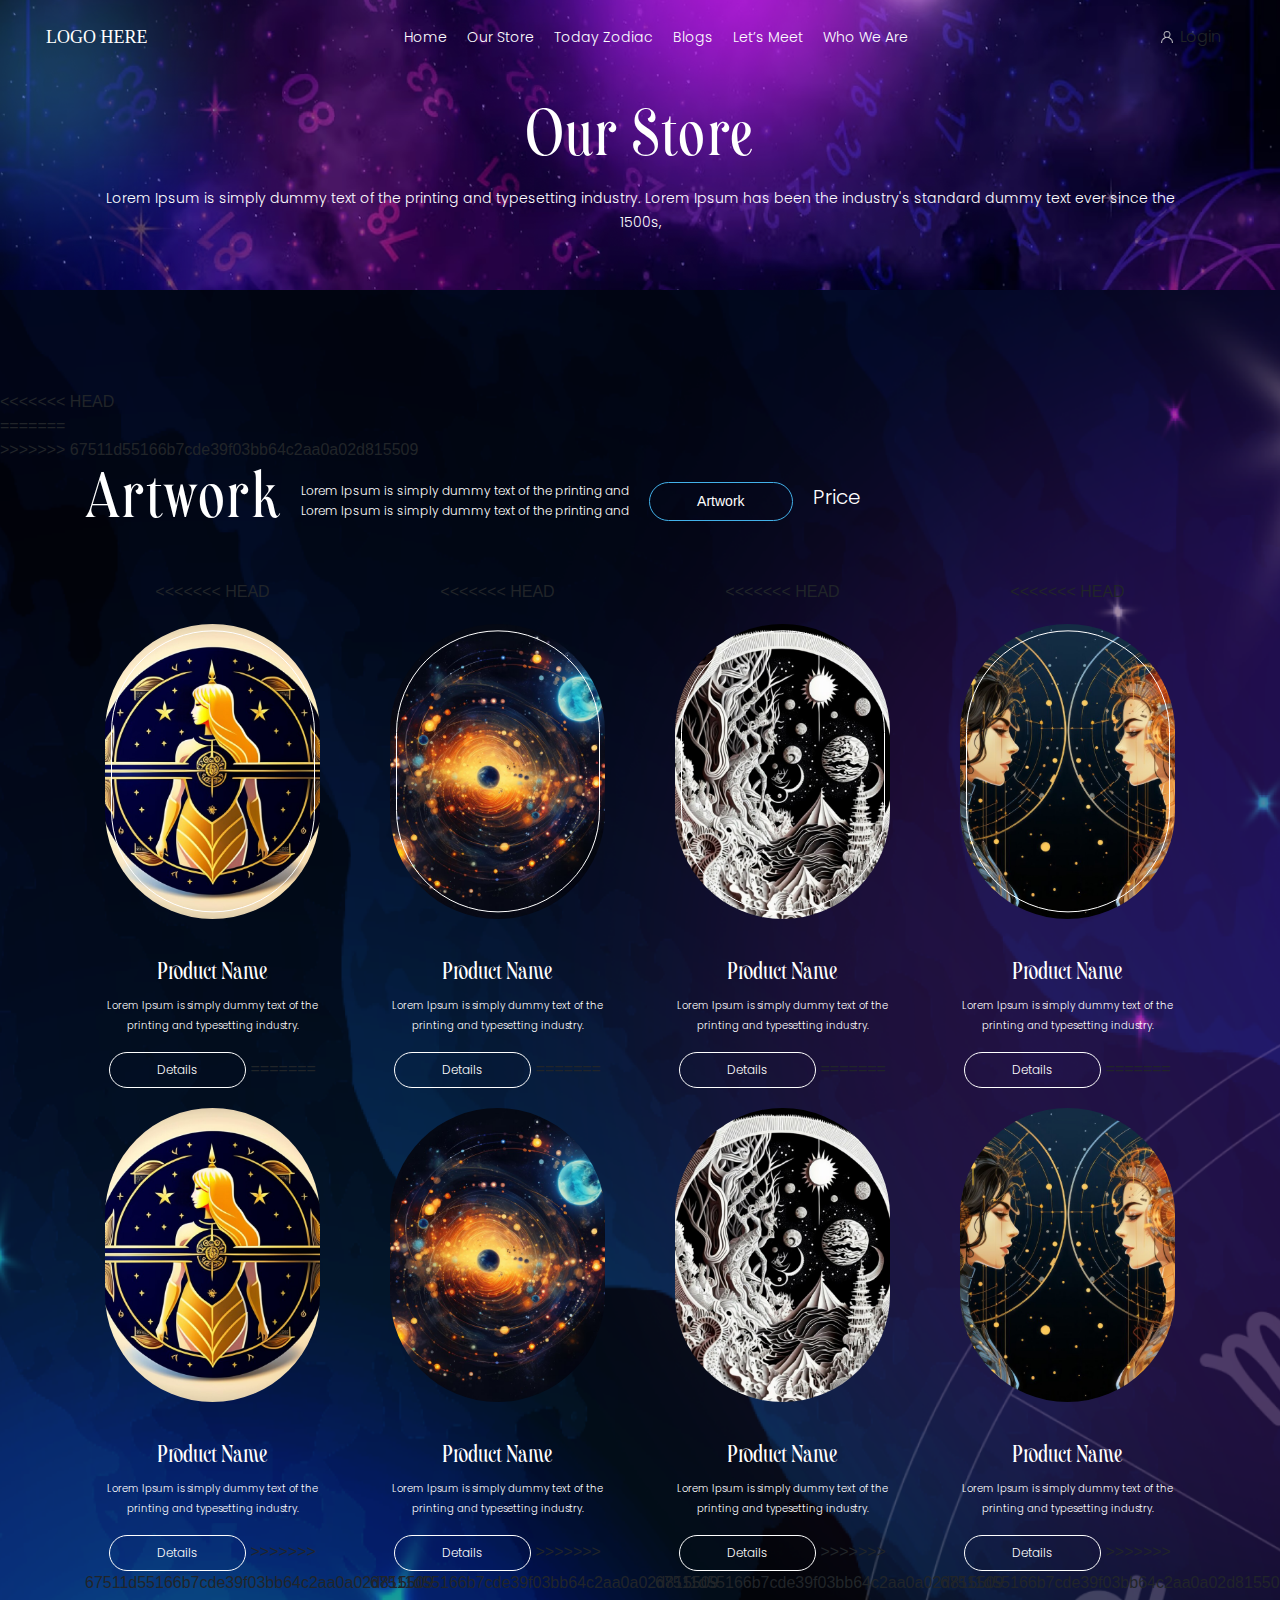
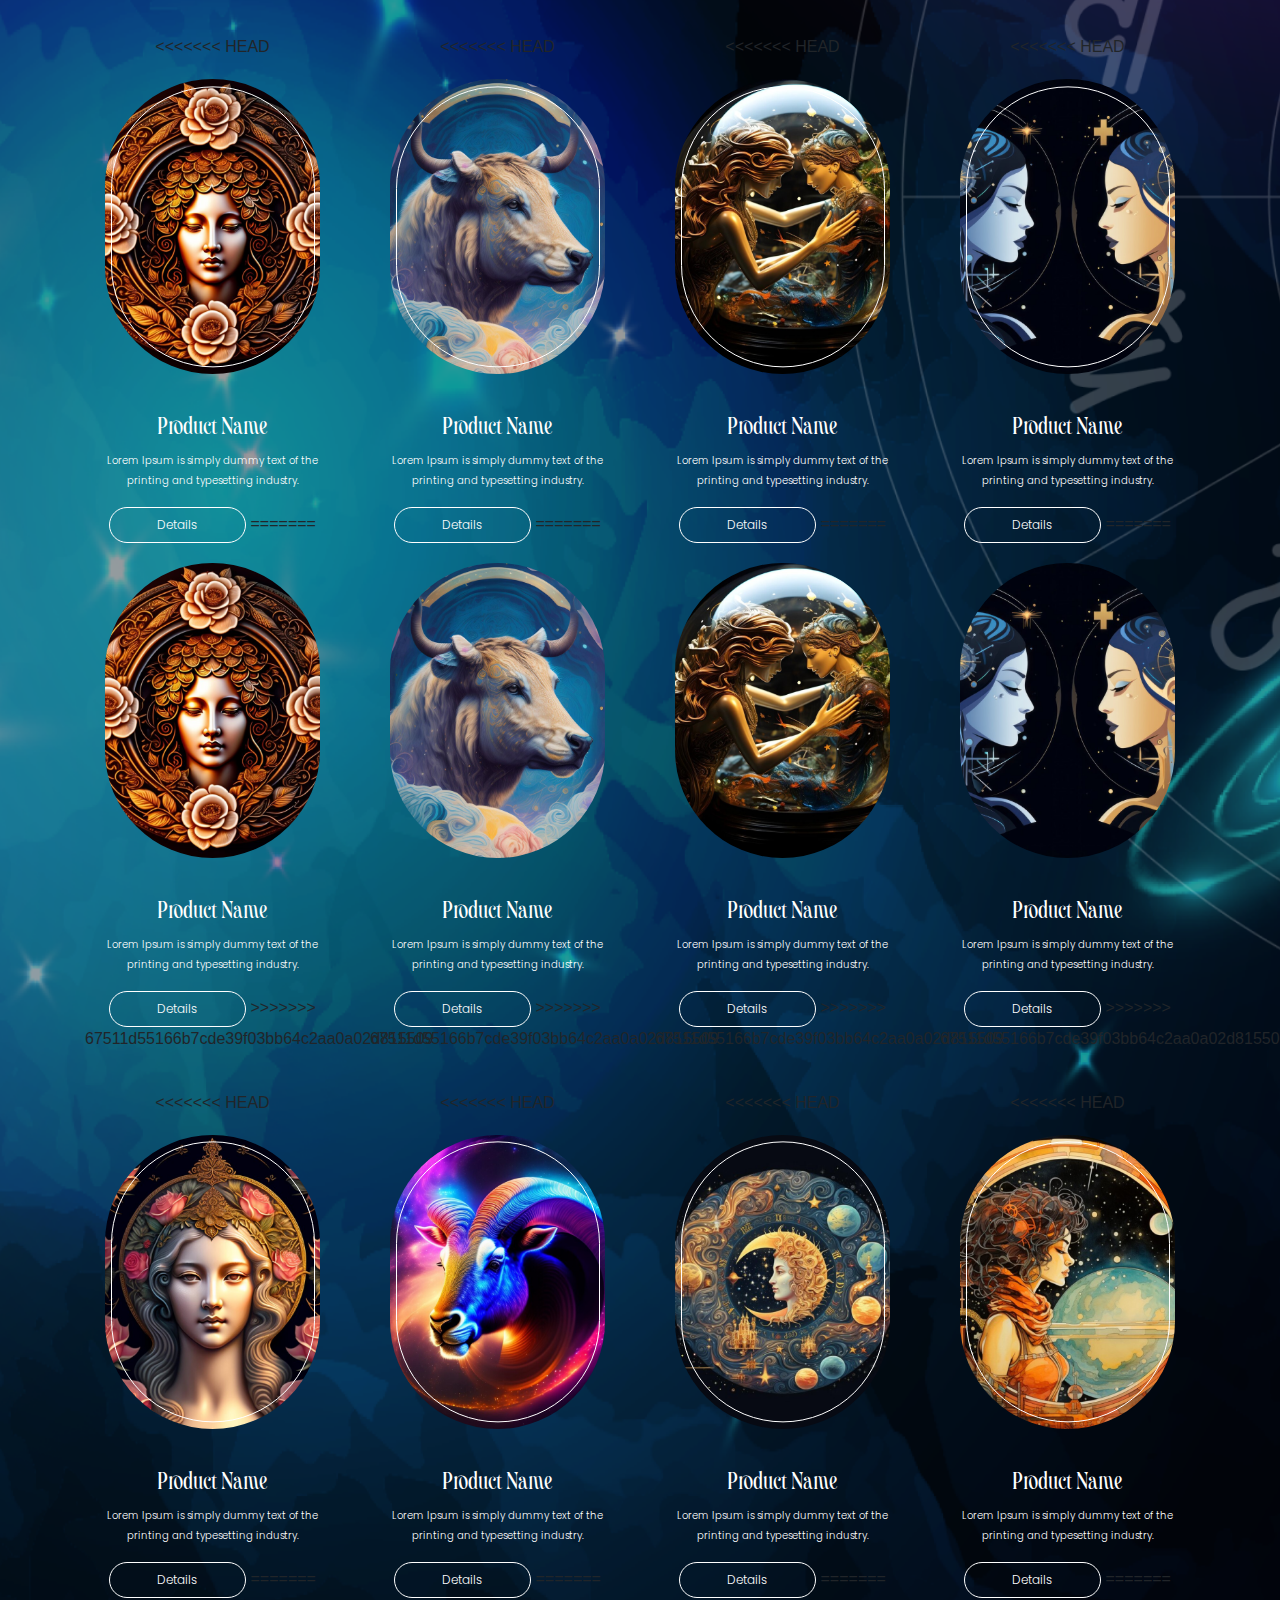
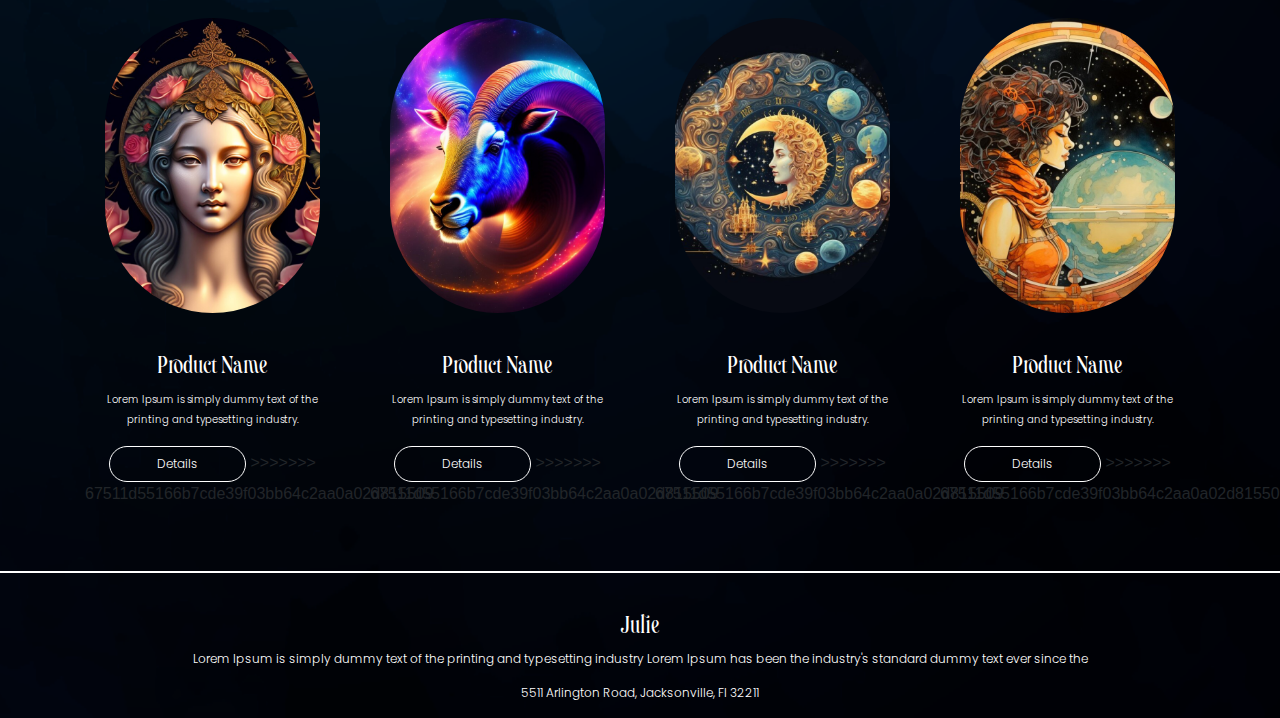
==== commit 9e1c5041: "julie2.0" ====
--- a/artwork.html
+++ b/artwork.html
@@ -73,7 +73,11 @@
     
    <div class="main_body_bg">
 
+<<<<<<< HEAD
       <section class="artwork_section">
+=======
+      <section>
+>>>>>>> 67511d55166b7cde39f03bb64c2aa0a02d815509
         <div class="container">
           <div class="row">
             <div class="col-md-12">
@@ -90,100 +94,184 @@
           <div class="row">
             <div class="col-lg-3 col-sm-12 col-md-6">
               <div class="jewelry_main_boxes">
+<<<<<<< HEAD
                 <div class="jewelry_box_img"><img class="jewelry_image img-fluid " src="images/artworkImg01.png"></div>
                 <h5 class="product_name">Product Name</h5>
                 <p class="product_description">Lorem Ipsum is simply dummy text of the printing and typesetting industry.</p>
                 <a class="details" href="javascript:;">Details</a>
-              </div>
-            </div>
-            <div class="col-lg-3 col-sm-12 col-md-6">
-              <div class="jewelry_main_boxes">
+=======
+                <div><img class="jewelry_image img-fluid " src="images/artworkImg01.png"></div>
+                <h5 class="product_name">Product Name</h5>
+                <p class="product_description">Lorem Ipsum is simply dummy text of the printing and typesetting industry.</p>
+                <button class="details">Details</button>
+>>>>>>> 67511d55166b7cde39f03bb64c2aa0a02d815509
+              </div>
+            </div>
+            <div class="col-lg-3 col-sm-12 col-md-6">
+              <div class="jewelry_main_boxes">
+<<<<<<< HEAD
                 <div class="jewelry_box_img"><img class="jewelry_image img-fluid " src="images/artworkImg02.png"></div>
                 <h5 class="product_name">Product Name</h5>
                 <p class="product_description">Lorem Ipsum is simply dummy text of the printing and typesetting industry.</p>
                 <a class="details" href="javascript:;">Details</a>
-              </div>
-            </div>
-            <div class="col-lg-3 col-sm-12 col-md-6">
-              <div class="jewelry_main_boxes">
+=======
+                <div><img class="jewelry_image img-fluid " src="images/artworkImg02.png"></div>
+                <h5 class="product_name">Product Name</h5>
+                <p class="product_description">Lorem Ipsum is simply dummy text of the printing and typesetting industry.</p>
+                <button class="details">Details</button>
+>>>>>>> 67511d55166b7cde39f03bb64c2aa0a02d815509
+              </div>
+            </div>
+            <div class="col-lg-3 col-sm-12 col-md-6">
+              <div class="jewelry_main_boxes">
+<<<<<<< HEAD
                 <div class="jewelry_box_img"><img class="jewelry_image img-fluid " src="images/artworkImg03.png"></div>
                 <h5 class="product_name">Product Name</h5>
                 <p class="product_description">Lorem Ipsum is simply dummy text of the printing and typesetting industry.</p>
                 <a class="details" href="javascript:;">Details</a>
-              </div>
-            </div>
-            <div class="col-lg-3 col-sm-12 col-md-6">
-              <div class="jewelry_main_boxes">
+=======
+                <div><img class="jewelry_image img-fluid " src="images/artworkImg03.png"></div>
+                <h5 class="product_name">Product Name</h5>
+                <p class="product_description">Lorem Ipsum is simply dummy text of the printing and typesetting industry.</p>
+                <button class="details">Details</button>
+>>>>>>> 67511d55166b7cde39f03bb64c2aa0a02d815509
+              </div>
+            </div>
+            <div class="col-lg-3 col-sm-12 col-md-6">
+              <div class="jewelry_main_boxes">
+<<<<<<< HEAD
                 <div class="jewelry_box_img"><img class="jewelry_image img-fluid " src="images/artworkImg04.png"></div>
                 <h5 class="product_name">Product Name</h5>
                 <p class="product_description">Lorem Ipsum is simply dummy text of the printing and typesetting industry.</p>
                 <a class="details" href="javascript:;">Details</a>
-              </div>
-            </div>
-
-            <div class="col-lg-3 col-sm-12 col-md-6">
-              <div class="jewelry_main_boxes">
+=======
+                <div><img class="jewelry_image img-fluid " src="images/artworkImg04.png"></div>
+                <h5 class="product_name">Product Name</h5>
+                <p class="product_description">Lorem Ipsum is simply dummy text of the printing and typesetting industry.</p>
+                <button class="details">Details</button>
+>>>>>>> 67511d55166b7cde39f03bb64c2aa0a02d815509
+              </div>
+            </div>
+
+            <div class="col-lg-3 col-sm-12 col-md-6">
+              <div class="jewelry_main_boxes">
+<<<<<<< HEAD
                 <div class="jewelry_box_img"><img class="jewelry_image img-fluid " src="images/artworkImg05.png"></div>
                 <h5 class="product_name">Product Name</h5>
                 <p class="product_description">Lorem Ipsum is simply dummy text of the printing and typesetting industry.</p>
                 <a class="details" href="javascript:;">Details</a>
-              </div>
-            </div>
-            <div class="col-lg-3 col-sm-12 col-md-6">
-              <div class="jewelry_main_boxes">
+=======
+                <div><img class="jewelry_image img-fluid " src="images/artworkImg05.png"></div>
+                <h5 class="product_name">Product Name</h5>
+                <p class="product_description">Lorem Ipsum is simply dummy text of the printing and typesetting industry.</p>
+                <button class="details">Details</button>
+>>>>>>> 67511d55166b7cde39f03bb64c2aa0a02d815509
+              </div>
+            </div>
+            <div class="col-lg-3 col-sm-12 col-md-6">
+              <div class="jewelry_main_boxes">
+<<<<<<< HEAD
                 <div class="jewelry_box_img"><img class="jewelry_image img-fluid " src="images/artworkImg06.png"></div>
                 <h5 class="product_name">Product Name</h5>
                 <p class="product_description">Lorem Ipsum is simply dummy text of the printing and typesetting industry.</p>
                 <a class="details" href="javascript:;">Details</a>
-              </div>
-            </div>
-            <div class="col-lg-3 col-sm-12 col-md-6">
-              <div class="jewelry_main_boxes">
+=======
+                <div><img class="jewelry_image img-fluid " src="images/artworkImg06.png"></div>
+                <h5 class="product_name">Product Name</h5>
+                <p class="product_description">Lorem Ipsum is simply dummy text of the printing and typesetting industry.</p>
+                <button class="details">Details</button>
+>>>>>>> 67511d55166b7cde39f03bb64c2aa0a02d815509
+              </div>
+            </div>
+            <div class="col-lg-3 col-sm-12 col-md-6">
+              <div class="jewelry_main_boxes">
+<<<<<<< HEAD
                 <div class="jewelry_box_img"><img class="jewelry_image img-fluid " src="images/artworkImg07.png"></div>
                 <h5 class="product_name">Product Name</h5>
                 <p class="product_description">Lorem Ipsum is simply dummy text of the printing and typesetting industry.</p>
                 <a class="details" href="javascript:;">Details</a>
-              </div>
-            </div>
-            <div class="col-lg-3 col-sm-12 col-md-6">
-              <div class="jewelry_main_boxes">
+=======
+                <div><img class="jewelry_image img-fluid " src="images/artworkImg07.png"></div>
+                <h5 class="product_name">Product Name</h5>
+                <p class="product_description">Lorem Ipsum is simply dummy text of the printing and typesetting industry.</p>
+                <button class="details">Details</button>
+>>>>>>> 67511d55166b7cde39f03bb64c2aa0a02d815509
+              </div>
+            </div>
+            <div class="col-lg-3 col-sm-12 col-md-6">
+              <div class="jewelry_main_boxes">
+<<<<<<< HEAD
                 <div class="jewelry_box_img"><img class="jewelry_image img-fluid " src="images/artworkImg08.png"></div>
                 <h5 class="product_name">Product Name</h5>
                 <p class="product_description">Lorem Ipsum is simply dummy text of the printing and typesetting industry.</p>
                 <a class="details" href="javascript:;">Details</a>
-              </div>
-            </div>
-
-            <div class="col-lg-3 col-sm-12 col-md-6">
-              <div class="jewelry_main_boxes">
+=======
+                <div><img class="jewelry_image img-fluid " src="images/artworkImg08.png"></div>
+                <h5 class="product_name">Product Name</h5>
+                <p class="product_description">Lorem Ipsum is simply dummy text of the printing and typesetting industry.</p>
+                <button class="details">Details</button>
+>>>>>>> 67511d55166b7cde39f03bb64c2aa0a02d815509
+              </div>
+            </div>
+
+            <div class="col-lg-3 col-sm-12 col-md-6">
+              <div class="jewelry_main_boxes">
+<<<<<<< HEAD
                 <div class="jewelry_box_img"><img class="jewelry_image img-fluid " src="images/artworkImg09.png"></div>
                 <h5 class="product_name">Product Name</h5>
                 <p class="product_description">Lorem Ipsum is simply dummy text of the printing and typesetting industry.</p>
                 <a class="details" href="javascript:;">Details</a>
-              </div>
-            </div>
-            <div class="col-lg-3 col-sm-12 col-md-6">
-              <div class="jewelry_main_boxes">
+=======
+                <div><img class="jewelry_image img-fluid " src="images/artworkImg09.png"></div>
+                <h5 class="product_name">Product Name</h5>
+                <p class="product_description">Lorem Ipsum is simply dummy text of the printing and typesetting industry.</p>
+                <button class="details">Details</button>
+>>>>>>> 67511d55166b7cde39f03bb64c2aa0a02d815509
+              </div>
+            </div>
+            <div class="col-lg-3 col-sm-12 col-md-6">
+              <div class="jewelry_main_boxes">
+<<<<<<< HEAD
                 <div class="jewelry_box_img"><img class="jewelry_image img-fluid " src="images/artworkImg10.png"></div>
                 <h5 class="product_name">Product Name</h5>
                 <p class="product_description">Lorem Ipsum is simply dummy text of the printing and typesetting industry.</p>
                 <a class="details" href="javascript:;">Details</a>
-              </div>
-            </div>
-            <div class="col-lg-3 col-sm-12 col-md-6">
-              <div class="jewelry_main_boxes">
+=======
+                <div><img class="jewelry_image img-fluid " src="images/artworkImg10.png"></div>
+                <h5 class="product_name">Product Name</h5>
+                <p class="product_description">Lorem Ipsum is simply dummy text of the printing and typesetting industry.</p>
+                <button class="details">Details</button>
+>>>>>>> 67511d55166b7cde39f03bb64c2aa0a02d815509
+              </div>
+            </div>
+            <div class="col-lg-3 col-sm-12 col-md-6">
+              <div class="jewelry_main_boxes">
+<<<<<<< HEAD
                 <div class="jewelry_box_img"><img class="jewelry_image img-fluid " src="images/artworkImg11.png"></div>
                 <h5 class="product_name">Product Name</h5>
                 <p class="product_description">Lorem Ipsum is simply dummy text of the printing and typesetting industry.</p>
                 <a class="details" href="javascript:;">Details</a>
-              </div>
-            </div>
-            <div class="col-lg-3 col-sm-12 col-md-6">
-              <div class="jewelry_main_boxes">
+=======
+                <div><img class="jewelry_image img-fluid " src="images/artworkImg11.png"></div>
+                <h5 class="product_name">Product Name</h5>
+                <p class="product_description">Lorem Ipsum is simply dummy text of the printing and typesetting industry.</p>
+                <button class="details">Details</button>
+>>>>>>> 67511d55166b7cde39f03bb64c2aa0a02d815509
+              </div>
+            </div>
+            <div class="col-lg-3 col-sm-12 col-md-6">
+              <div class="jewelry_main_boxes">
+<<<<<<< HEAD
                 <div class="jewelry_box_img"><img class="jewelry_image img-fluid " src="images/artworkImg12.png"></div>
                 <h5 class="product_name">Product Name</h5>
                 <p class="product_description">Lorem Ipsum is simply dummy text of the printing and typesetting industry.</p>
                 <a class="details" href="javascript:;">Details</a>
+=======
+                <div><img class="jewelry_image img-fluid " src="images/artworkImg12.png"></div>
+                <h5 class="product_name">Product Name</h5>
+                <p class="product_description">Lorem Ipsum is simply dummy text of the printing and typesetting industry.</p>
+                <button class="details">Details</button>
+>>>>>>> 67511d55166b7cde39f03bb64c2aa0a02d815509
               </div>
             </div>
           </div>
--- a/style.css
+++ b/style.css
@@ -523,3 +523,30 @@
     }
 
 
+<<<<<<< HEAD
+=======
+
+/* #343a4024 */
+
+/* //////////////////// */
+
+
+.login_btn{
+  border: 1px solid #fff !important;
+  border-radius: 20px !important;
+  padding: 6px 20px !important;
+  color: #fff !important;
+}
+
+
+.footer_section{
+  margin-top: 65px;
+  border-top: 2px solid #fff;
+  padding-top: 20px;
+}
+
+.footer_para{
+  color: #fff;
+  text-align: center;
+}
+>>>>>>> 67511d55166b7cde39f03bb64c2aa0a02d815509
